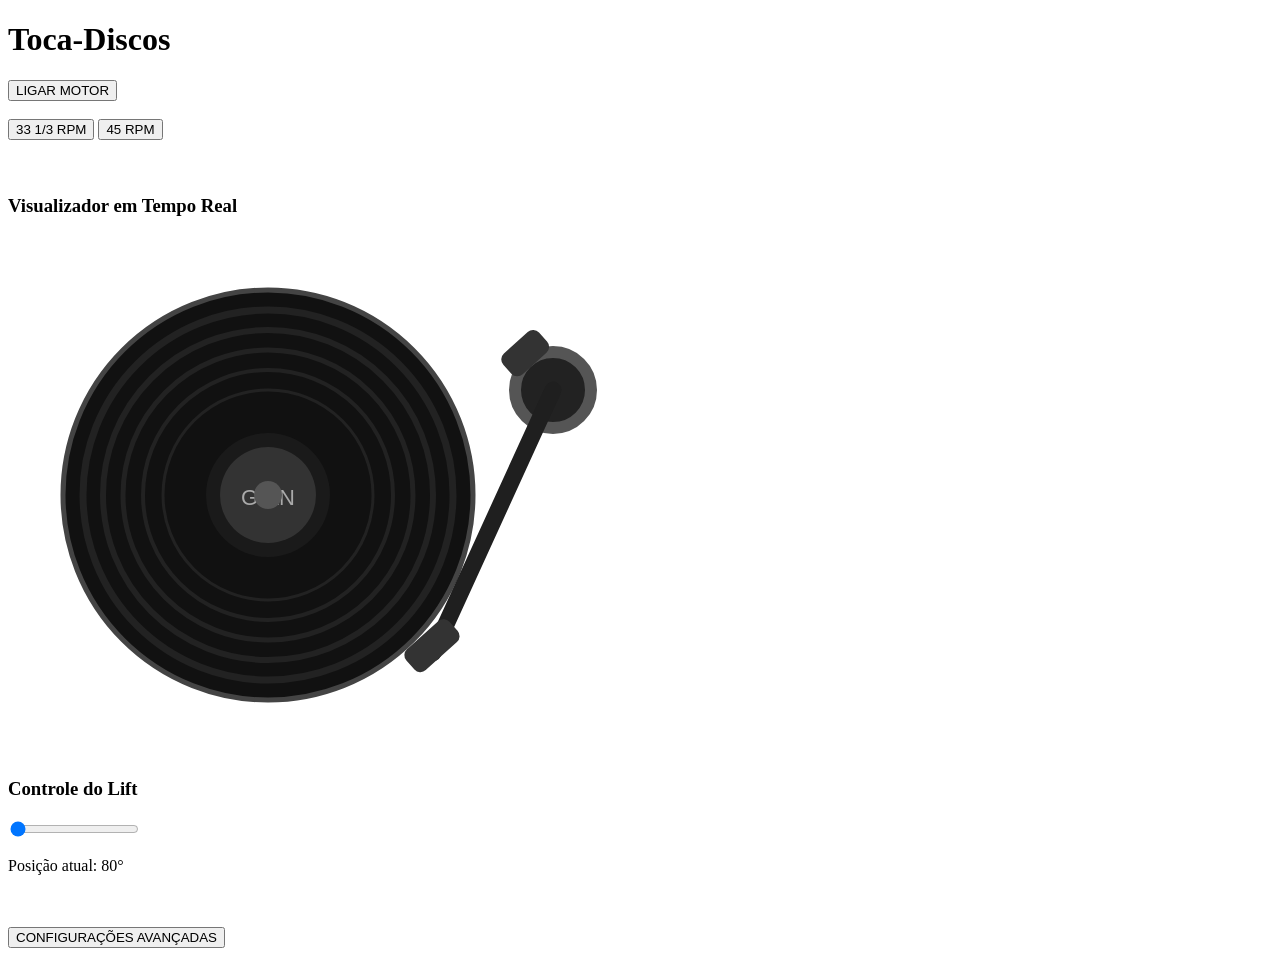
==== data/index.html @ aa570a22 "Isolate template, using websocket Co-authored-by: Copilot <copilot@github.com>" ====
<!DOCTYPE html>
<html lang="pt-br">
<head>
    <meta charset="utf-8">
    <meta name="viewport" content="width=device-width, initial-scale=1.0">
    <title>Toca-Discos</title>
    <link rel="manifest" href="/manifest.json">
    <link rel="stylesheet" href="/style.css">
</head>
<body>
    <h1>Toca-Discos</h1>
    
    <!-- Botão de Power -->
    <button id="btnToggle" class="btn btn-toggle" onclick="toggleMotor()">LIGAR MOTOR</button>
    <br><br>

    <div>
        <button id="btn33" class="btn btn-rpm active-rpm" onclick="setRPM(33)">33 1/3 RPM</button>
        <button id="btn45" class="btn btn-rpm" onclick="setRPM(45)">45 RPM</button>
    </div>

    <br><br>
    <h3>Visualizador em Tempo Real</h3>
    <div class="visualizer-container">
        <svg id="turntable" width="720" height="520" viewBox="0 0 520 520" xmlns="http://www.w3.org/2000/svg">
            <!-- Platter Group (gira) -->
            <g id="platter">
                <circle cx="160" cy="260" r="205" fill="#111" stroke="#444" stroke-width="5"/>
                <!-- Ranhuras do vinil -->
                <circle cx="160" cy="260" r="185" fill="none" stroke="#222" stroke-width="7"/>
                <circle cx="160" cy="260" r="165" fill="none" stroke="#222" stroke-width="6"/>
                <circle cx="160" cy="260" r="145" fill="none" stroke="#222" stroke-width="5"/>
                <circle cx="160" cy="260" r="125" fill="none" stroke="#222" stroke-width="4"/>
                <circle cx="160" cy="260" r="105" fill="none" stroke="#222" stroke-width="3"/>
                <!-- Etiqueta central -->
                <circle cx="160" cy="260" r="62" fill="#1a1a1a"/>
                <circle cx="160" cy="260" r="48" fill="#333"/>
                <text x="160" y="270" text-anchor="middle" fill="#aaa" font-size="22" font-family="Arial">GIAN</text>
            </g>

            <!-- Eixo central -->
            <circle cx="160" cy="260" r="14" fill="#555"/>
            <!-- Pivô do tonearm -->
            <circle cx="445" cy="155" r="38" fill="#222" stroke="#555" stroke-width="12"/>

            <!-- Tonearm completo -->
            <g id="tonearm" transform="rotate(-42 445 155)">
                <!-- Contrapeso -->
                <rect x="425" y="95" width="48" height="28" rx="8" fill="#333"/>
                <!-- Braço principal -->
                <line x1="445" y1="155" x2="180" y2="270" stroke="#1f1f1f" stroke-width="17" stroke-linecap="round"></line>
                <!-- Headshell -->
                <rect x="155" y="250" width="58" height="28" rx="8" fill="#333"></rect>
            </g>
        </svg>
    </div>

    <h3>Controle do Lift</h3>
    <input type="range" id="servoSlider" min="80" max="120" value="80" class="slider" onchange="setLift(this.value)">
    <p>Posição atual: <span id="pos">80</span>°</p>

    <br><br>
    <button class="btn btn-config" onclick="location.href='/config.html'">CONFIGURAÇÕES AVANÇADAS</button>

    <script src="/script.js"></script>
</body>
</html>
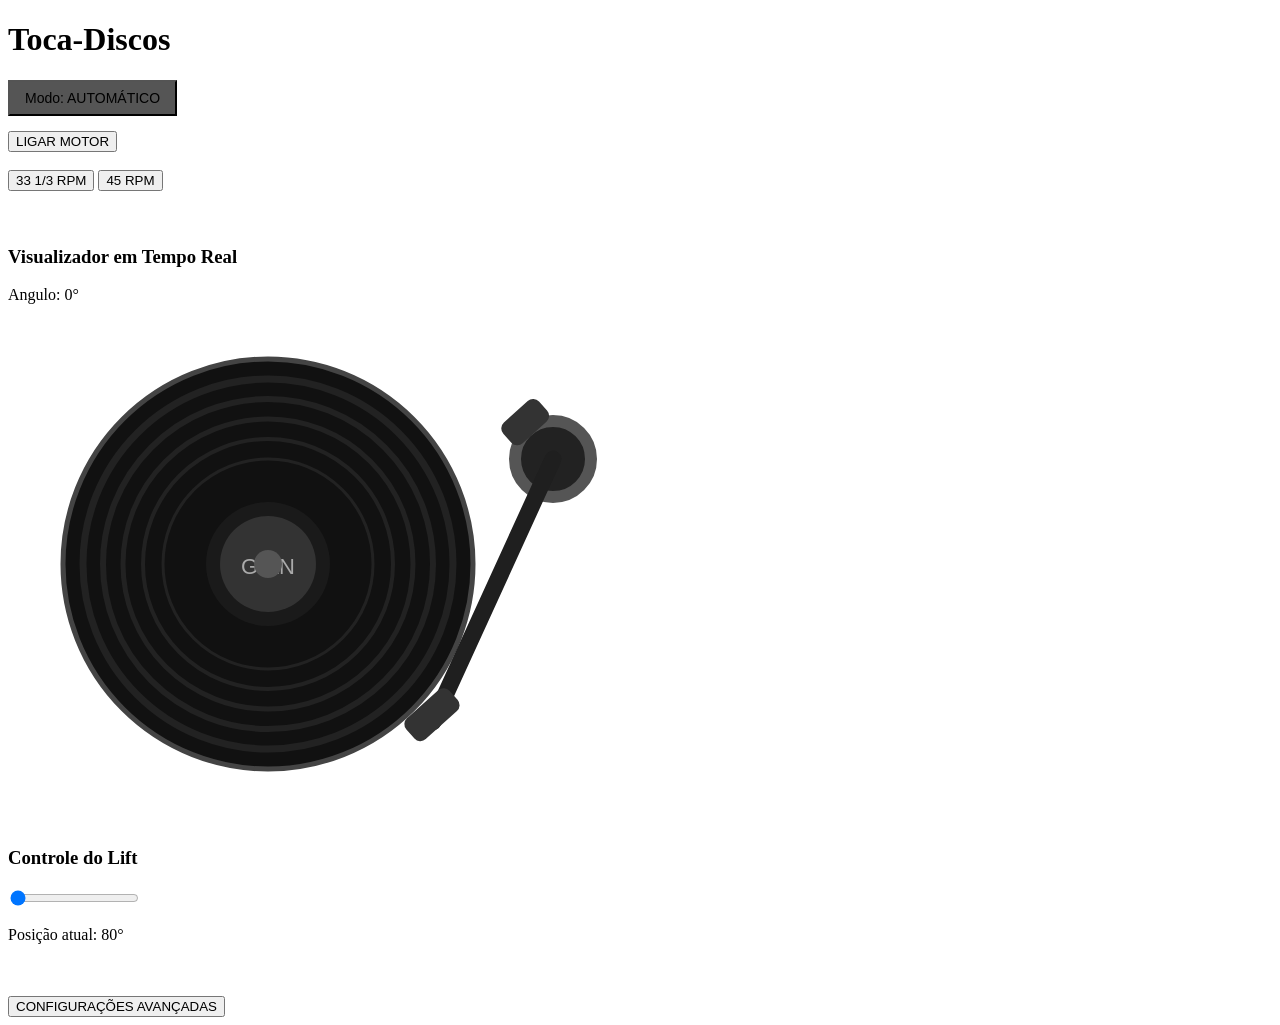
==== commit 0c789d72: "Manual oper Co-authored-by: Copilot <copilot@github.com>" ====
--- a/data/index.html
+++ b/data/index.html
@@ -10,6 +10,11 @@
 <body>
     <h1>Toca-Discos</h1>
     
+    <!-- Botão de Operação (Auto/Manual) -->
+    <div>
+        <button id="btnOper" class="btn" style="background:#555; margin-bottom:15px; font-size:14px; padding:8px 15px;" onclick="toggleOper()">Modo: AUTOMÁTICO</button>
+    </div>
+
     <!-- Botão de Power -->
     <button id="btnToggle" class="btn btn-toggle" onclick="toggleMotor()">LIGAR MOTOR</button>
     <br><br>
@@ -22,6 +27,7 @@
     <br><br>
     <h3>Visualizador em Tempo Real</h3>
     <div class="visualizer-container">
+        <div id="tonearmAngle">Angulo: <span id="angleValue">0</span>°</div>
         <svg id="turntable" width="720" height="520" viewBox="0 0 520 520" xmlns="http://www.w3.org/2000/svg">
             <!-- Platter Group (gira) -->
             <g id="platter">
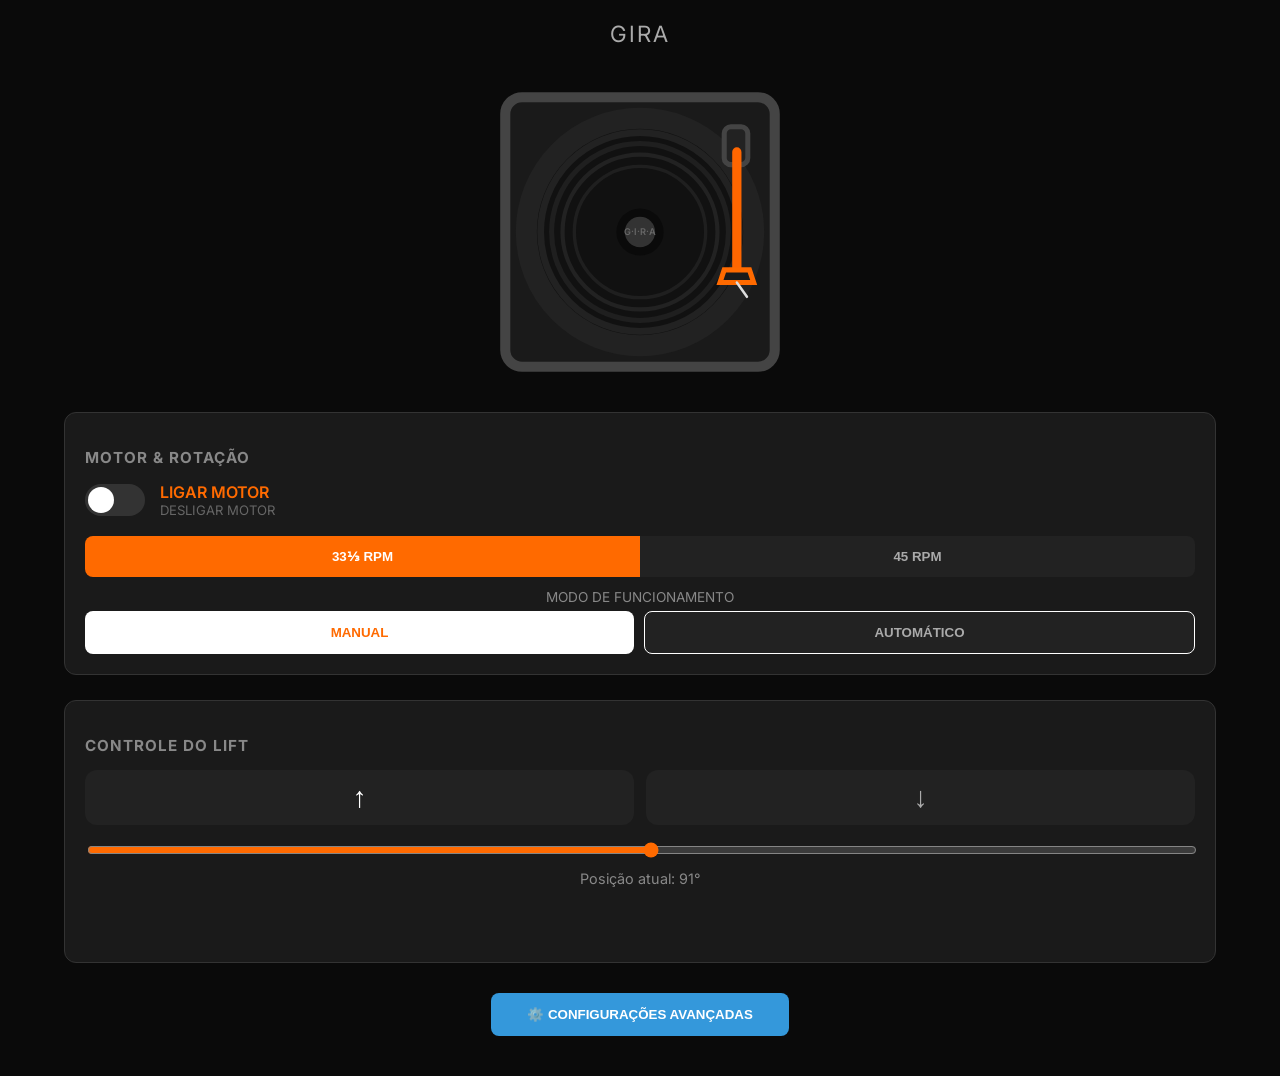
==== commit cb5a65af: "New UI Co-authored-by: Copilot <copilot@github.com>" ====
--- a/data/index.html
+++ b/data/index.html
@@ -1,73 +1,114 @@
 <!DOCTYPE html>
-<html lang="pt-br">
+<html lang="pt-BR">
 <head>
-    <meta charset="utf-8">
-    <meta name="viewport" content="width=device-width, initial-scale=1.0">
-    <title>Toca-Discos</title>
-    <link rel="manifest" href="/manifest.json">
-    <link rel="stylesheet" href="/style.css">
+  <meta charset="UTF-8">
+  <meta name="viewport" content="width=device-width, initial-scale=1.0">
+  <title>TOCA-DISCOS - SVG</title>
+  <link rel="manifest" href="manifest.json">
+  <link rel="stylesheet" href="style2.css">
+  
 </head>
 <body>
-    <h1>Toca-Discos</h1>
-    
-    <!-- Botão de Operação (Auto/Manual) -->
-    <div>
-        <button id="btnOper" class="btn" style="background:#555; margin-bottom:15px; font-size:14px; padding:8px 15px;" onclick="toggleOper()">Modo: AUTOMÁTICO</button>
+
+  <div class="container">
+    <div class="header">GIRA</div>
+
+    <svg class="turntable-svg" viewBox="0 0 380 380" xmlns="http://www.w3.org/2000/svg" id="turntableSVG">
+
+      <!-- Base -->
+      <rect x="30" y="30" width="320" height="320" rx="20" fill="#1a1a1a" stroke="#444" stroke-width="12"/>
+
+      <!-- Prato fixo -->
+      <circle cx="190" cy="190" r="135" fill="#111" stroke="#222" stroke-width="25"/>
+
+      <!-- Disco giratório -->
+      <g id="discGroup">
+        <!-- Ranhuras do vinil -->
+        <circle cx="190" cy="190" r="118" fill="none" stroke="#222" stroke-width="8"/>
+        <circle cx="190" cy="190" r="105" fill="none" stroke="#1f1f1f" stroke-width="6"/>
+        <circle cx="190" cy="190" r="92"  fill="none" stroke="#222" stroke-width="5"/>
+        <circle cx="190" cy="190" r="78"  fill="none" stroke="#1f1f1f" stroke-width="4"/>
+        
+        <!-- Centro do disco -->
+        <circle cx="190" cy="190" r="28" fill="#0a0a0a"/>
+        <circle cx="190" cy="190" r="18" fill="#333"/>
+        <text x="190" y="194" font-size="11" fill="#666" text-anchor="middle" font-weight="600">G·I·R·A</text>
+      </g>
+
+      <!-- Braço (Tonearm) -->
+      <g id="tonearmGroup" style="transform-origin: 305px 95px;">
+        <!-- Suporte do braço -->
+        <rect x="290" y="65" width="28" height="45" rx="8" fill="#222" stroke="#444" stroke-width="6"/>
+        
+        <!-- Braço principal -->
+        <line x1="305" y1="95" x2="305" y2="240" stroke="#ff6600" stroke-width="11" stroke-linecap="round"/>
+        
+        <!-- Cabeça do cartucho -->
+        <polygon points="290,235 320,235 325,250 285,250" fill="#1a1a1a" stroke="#ff6a00" stroke-width="6"/>
+        
+        <!-- Agulha -->
+        <line x1="305" y1="250" x2="317" y2="267" stroke="#ddd" stroke-width="3" stroke-linecap="round"/>
+      </g>
+
+    </svg>
+
+    <!-- Controles -->
+    <div style="display: grid; grid-template-rows: 1fr 1fr; gap: 25px;">
+      
+      <!-- Painel Motor & Rotação -->
+      <div style="background:#1a1a1a; border:1px solid #333; border-radius:12px; padding:20px;">
+        <h3 style="margin-bottom:15px; color:#888; font-size:0.95rem; letter-spacing:1px;">MOTOR & ROTAÇÃO</h3>
+        
+        <div style="display:flex; align-items:center; gap:15px; margin-bottom:18px;">
+          <div id="motorToggle" style="width:60px; height:32px; background:#333; border-radius:50px; position:relative; cursor:pointer;">
+            <div id="toggleKnob" style="position:absolute; top:3px; left:3px; width:26px; height:26px; background:white; border-radius:50%; transition:0.3s;"></div>
+          </div>
+          <div>
+            <div id="motorText" style="font-weight:600; color:#ff6a00;">LIGAR MOTOR</div>
+            <div style="font-size:0.82rem; color:#666;">DESLIGAR MOTOR</div>
+          </div>
+        </div>
+
+        <div style="display:flex; gap:0px;">
+        <button id="rpm33" class="rpm-btn active" style="border-top-right-radius: 0px;border-bottom-right-radius: 0px;">33⅓ RPM</button>
+          <button id="rpm45" class="rpm-btn" style="border-top-left-radius: 0px;border-bottom-left-radius: 0px;">45 RPM</button>
+        </div>
+
+        <!-- Novo: Modo Manual / Automático -->
+        <div class="mode-container">
+          <div class="mode-label">MODO DE FUNCIONAMENTO</div>
+          <div style="display:flex; gap:10px;">
+            <button id="modeManual" class="mode-btn active">MANUAL</button>
+            <button id="modeAuto" class="mode-btn">AUTOMÁTICO</button>
+          </div>
+        </div>
+      </div>
+
+      <!-- Controle do Lift -->
+      <div style="background:#1a1a1a; border:1px solid #333; border-radius:12px; padding:20px;">
+        <h3 style="margin-bottom:15px; color:#888; font-size:0.95rem; letter-spacing:1px;">CONTROLE DO LIFT</h3>
+        
+        <div style="display:flex; gap:12px; margin-bottom:15px;">
+          <button id="liftUp"   style="flex:1; height:55px; font-size:1.8rem; border:none; border-radius:12px; background:#222; color:white;">↑</button>
+          <button id="liftDown" style="flex:1; height:55px; font-size:1.8rem; border:none; border-radius:12px; background:#222; color:#aaa;">↓</button>
+        </div>
+
+        <div>
+          <input type="range" id="liftSlider" min="30" max="150" value="91" style="width:100%; accent-color:#ff6a00;">
+          <div style="text-align:center; margin-top:8px; font-size:0.9rem; color:#888;">
+            Posição atual: <span id="liftValue">91°</span>
+          </div>
+        </div>
+      </div>
     </div>
 
-    <!-- Botão de Power -->
-    <button id="btnToggle" class="btn btn-toggle" onclick="toggleMotor()">LIGAR MOTOR</button>
-    <br><br>
+    <div style="text-align:center; margin-top:30px;">
+      <button id="advancedBtn" style="background:#3498db; color:white; border:none; padding:14px 36px; border-radius:8px; font-weight:600; cursor:pointer;">
+        ⚙️ CONFIGURAÇÕES AVANÇADAS
+      </button>
+    </div>
+  </div>
 
-    <div>
-        <button id="btn33" class="btn btn-rpm active-rpm" onclick="setRPM(33)">33 1/3 RPM</button>
-        <button id="btn45" class="btn btn-rpm" onclick="setRPM(45)">45 RPM</button>
-    </div>
-
-    <br><br>
-    <h3>Visualizador em Tempo Real</h3>
-    <div class="visualizer-container">
-        <div id="tonearmAngle">Angulo: <span id="angleValue">0</span>°</div>
-        <svg id="turntable" width="720" height="520" viewBox="0 0 520 520" xmlns="http://www.w3.org/2000/svg">
-            <!-- Platter Group (gira) -->
-            <g id="platter">
-                <circle cx="160" cy="260" r="205" fill="#111" stroke="#444" stroke-width="5"/>
-                <!-- Ranhuras do vinil -->
-                <circle cx="160" cy="260" r="185" fill="none" stroke="#222" stroke-width="7"/>
-                <circle cx="160" cy="260" r="165" fill="none" stroke="#222" stroke-width="6"/>
-                <circle cx="160" cy="260" r="145" fill="none" stroke="#222" stroke-width="5"/>
-                <circle cx="160" cy="260" r="125" fill="none" stroke="#222" stroke-width="4"/>
-                <circle cx="160" cy="260" r="105" fill="none" stroke="#222" stroke-width="3"/>
-                <!-- Etiqueta central -->
-                <circle cx="160" cy="260" r="62" fill="#1a1a1a"/>
-                <circle cx="160" cy="260" r="48" fill="#333"/>
-                <text x="160" y="270" text-anchor="middle" fill="#aaa" font-size="22" font-family="Arial">GIAN</text>
-            </g>
-
-            <!-- Eixo central -->
-            <circle cx="160" cy="260" r="14" fill="#555"/>
-            <!-- Pivô do tonearm -->
-            <circle cx="445" cy="155" r="38" fill="#222" stroke="#555" stroke-width="12"/>
-
-            <!-- Tonearm completo -->
-            <g id="tonearm" transform="rotate(-42 445 155)">
-                <!-- Contrapeso -->
-                <rect x="425" y="95" width="48" height="28" rx="8" fill="#333"/>
-                <!-- Braço principal -->
-                <line x1="445" y1="155" x2="180" y2="270" stroke="#1f1f1f" stroke-width="17" stroke-linecap="round"></line>
-                <!-- Headshell -->
-                <rect x="155" y="250" width="58" height="28" rx="8" fill="#333"></rect>
-            </g>
-        </svg>
-    </div>
-
-    <h3>Controle do Lift</h3>
-    <input type="range" id="servoSlider" min="80" max="120" value="80" class="slider" onchange="setLift(this.value)">
-    <p>Posição atual: <span id="pos">80</span>°</p>
-
-    <br><br>
-    <button class="btn btn-config" onclick="location.href='/config.html'">CONFIGURAÇÕES AVANÇADAS</button>
-
-    <script src="/script.js"></script>
+  <script src="script2.js"></script>
 </body>
-</html>
+</html>
--- a/data/style2.css
+++ b/data/style2.css
@@ -0,0 +1,100 @@
+ @import url('https://fonts.googleapis.com/css2?family=Inter:wght@400;500;600;700&display=swap');
+
+    body {
+      background: #0a0a0a;
+      color: white;
+      font-family: 'Inter', system-ui, sans-serif;
+      /*height: 100vh;*/
+      display: flex;
+      flex-direction: column;
+      align-items: center;
+      justify-content: center;
+      margin: 0;
+    }
+
+    h1 {
+      font-size: 2.8rem;
+      font-weight: 700;
+      letter-spacing: 4px;
+      margin-bottom: 20px;
+    }
+
+    .container {
+      /*background: #111;
+      border: 1px solid #333;
+      border-radius: 16px;*/
+      padding: 20px 20px 40px;
+      width: 90vw;
+      /*box-shadow: 0 20px 50px rgba(0,0,0,0.7);*/
+    }
+
+    .header {
+      text-align: center;
+      margin-bottom: 25px;
+      font-size: 1.4rem;
+      letter-spacing: 2px;
+      color: #aaa;
+    }
+
+    .turntable-svg {
+      width: 320px;
+      height: 320px;
+      margin: 0 auto 20px;
+      display: block;
+    }
+
+    @keyframes spin {
+      from { transform: rotate(0deg); }
+      to   { transform: rotate(360deg); }
+    }
+
+    #discGroup {
+      transform-origin: 190px 190px;
+      transition: animation-duration 0.4s ease;
+    }
+
+    #discGroup.spinning {
+      animation: spin linear infinite;
+    }
+
+    .rpm-btn, .mode-btn {
+      flex: 1;
+      padding: 13px 16px;
+      border: none;
+      border-radius: 8px;
+      font-weight: 600;
+      cursor: pointer;
+      transition: all 0.2s;
+    }
+
+    .mode-btn.active {
+      color: #ff6a00;
+      background-color: white;
+    }
+
+    .mode-btn:not(.active) {
+      background: #222;
+      color: #aaa;
+      border: 1px solid white;
+    }
+
+    .rpm-btn.active{
+      background: #ff6a00;
+      color: white;
+    }
+
+    .rpm-btn:not(.active) {
+      background: #222;
+      color: #aaa;
+    }
+
+    .mode-container {
+      margin-top: 12px;
+    }
+
+    .mode-label {
+      font-size: 0.85rem;
+      color: #888;
+      margin-bottom: 6px;
+      text-align: center;
+    }
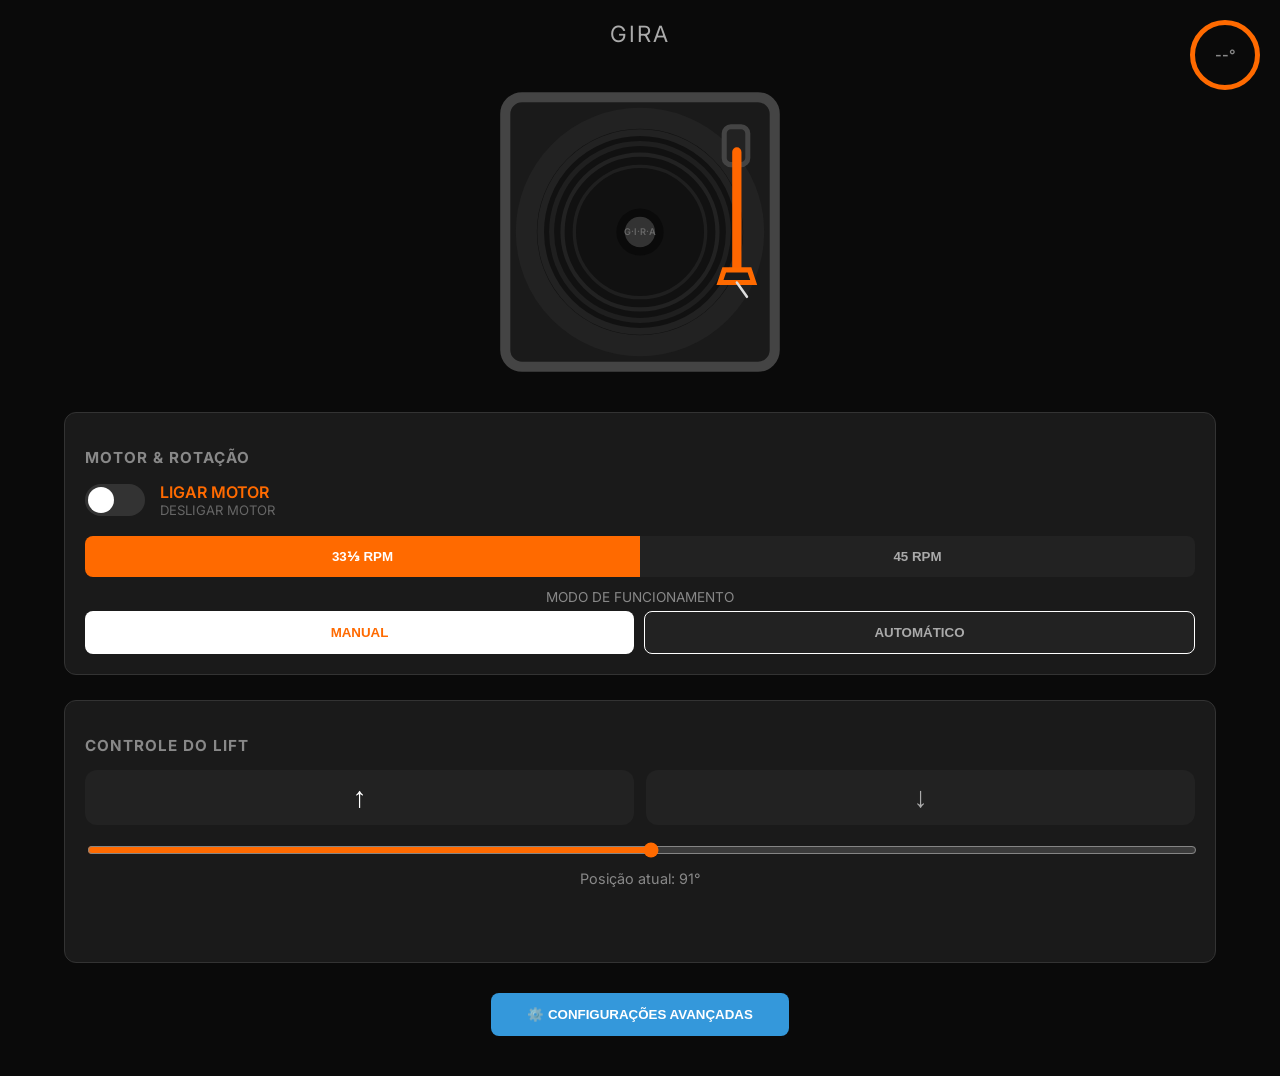
==== commit 8637a317: "Mostrar ângulo na tela do app" ====
--- a/data/index.html
+++ b/data/index.html
@@ -12,7 +12,7 @@
 
   <div class="container">
     <div class="header">GIRA</div>
-
+    <div class="toneArmAngleDisplay"><span id="tonearmAngleSpan">--</span>°</div>
     <svg class="turntable-svg" viewBox="0 0 380 380" xmlns="http://www.w3.org/2000/svg" id="turntableSVG">
 
       <!-- Base -->
--- a/data/style2.css
+++ b/data/style2.css
@@ -97,4 +97,29 @@
       color: #888;
       margin-bottom: 6px;
       text-align: center;
+    }
+
+    .toneArmAngleDisplay
+    {
+      font-size: 0.9rem;
+      color: #888;
+      margin-bottom: 12px;
+      text-align: center;
+      border: 5px solid #ff6a00;
+      width: 60px;
+      height: 60px;
+      border-radius: 50%;
+      text-align: center;
+      line-height: 60px;
+      font-weight: 600;
+      position: absolute;
+      animation: pulse 2s infinite;
+      top: 20px;
+      right: 20px;
+    }
+
+    @keyframes pulse {
+      0% { box-shadow: 0 0 0 0 rgba(255, 106, 0, 0.7); }
+      70% { box-shadow: 0 0 0 10px rgba(255, 106, 0, 0); }
+      100% { box-shadow: 0 0 0 0 rgba(255, 106, 0, 0); }
     }
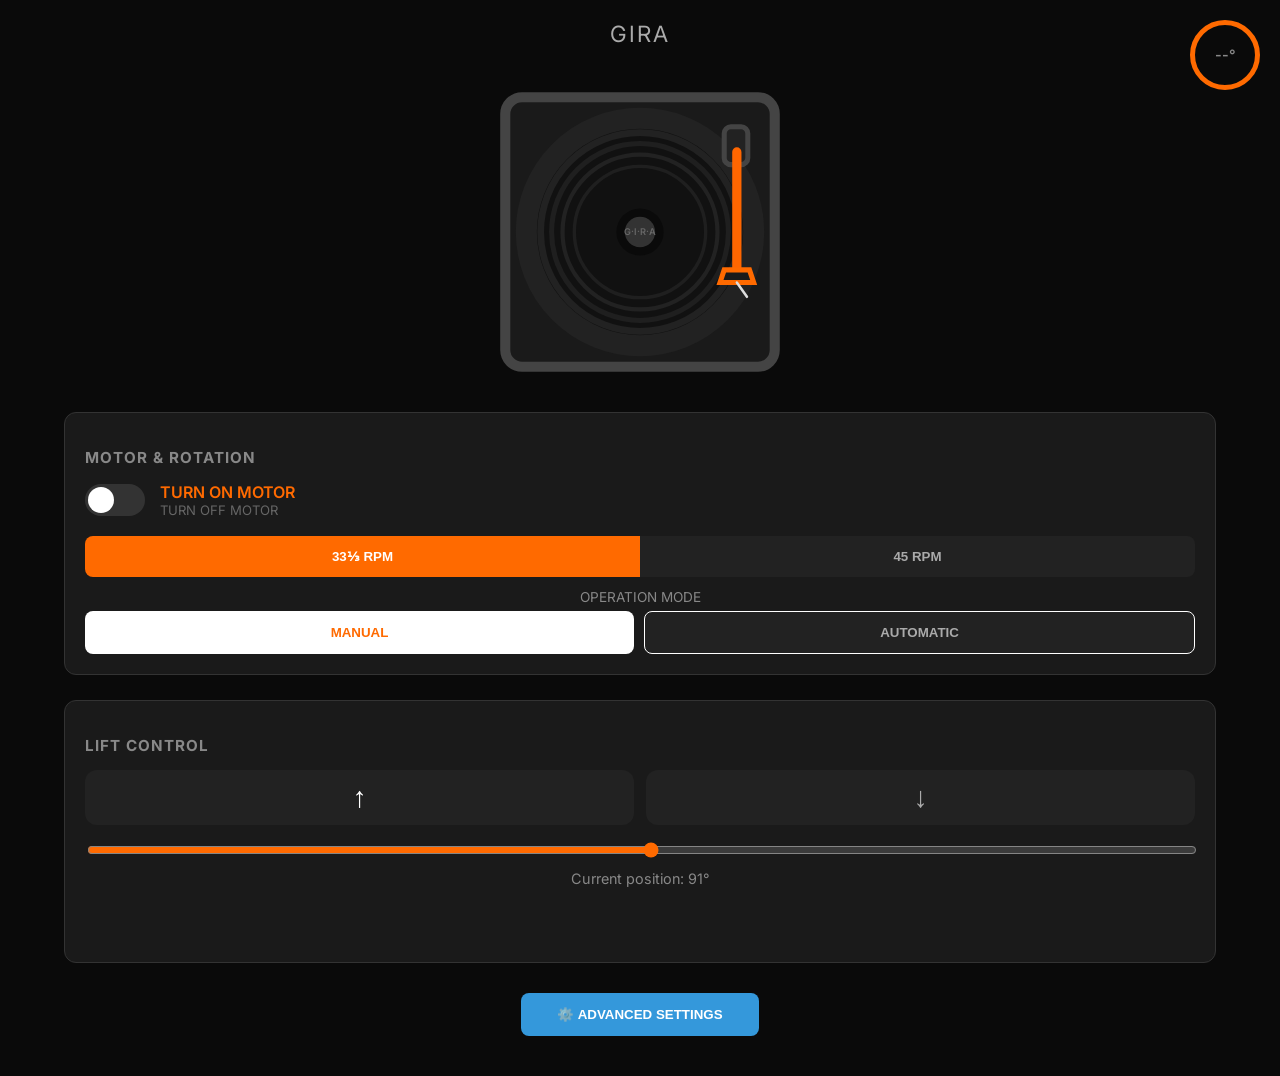
==== commit cee799ed: "i18n" ====
--- a/data/index.html
+++ b/data/index.html
@@ -1,12 +1,12 @@
 <!DOCTYPE html>
-<html lang="pt-BR">
+<html lang="en">
 <head>
   <meta charset="UTF-8">
   <meta name="viewport" content="width=device-width, initial-scale=1.0">
   <title>TOCA-DISCOS - SVG</title>
   <link rel="manifest" href="manifest.json">
   <link rel="stylesheet" href="style2.css">
-  
+  <script src="i18n.js"></script>
 </head>
 <body>
 
@@ -28,7 +28,7 @@
         <circle cx="190" cy="190" r="105" fill="none" stroke="#1f1f1f" stroke-width="6"/>
         <circle cx="190" cy="190" r="92"  fill="none" stroke="#222" stroke-width="5"/>
         <circle cx="190" cy="190" r="78"  fill="none" stroke="#1f1f1f" stroke-width="4"/>
-        
+
         <!-- Centro do disco -->
         <circle cx="190" cy="190" r="28" fill="#0a0a0a"/>
         <circle cx="190" cy="190" r="18" fill="#333"/>
@@ -39,13 +39,13 @@
       <g id="tonearmGroup" style="transform-origin: 305px 95px;">
         <!-- Suporte do braço -->
         <rect x="290" y="65" width="28" height="45" rx="8" fill="#222" stroke="#444" stroke-width="6"/>
-        
+
         <!-- Braço principal -->
         <line x1="305" y1="95" x2="305" y2="240" stroke="#ff6600" stroke-width="11" stroke-linecap="round"/>
-        
+
         <!-- Cabeça do cartucho -->
         <polygon points="290,235 320,235 325,250 285,250" fill="#1a1a1a" stroke="#ff6a00" stroke-width="6"/>
-        
+
         <!-- Agulha -->
         <line x1="305" y1="250" x2="317" y2="267" stroke="#ddd" stroke-width="3" stroke-linecap="round"/>
       </g>
@@ -54,40 +54,40 @@
 
     <!-- Controles -->
     <div style="display: grid; grid-template-rows: 1fr 1fr; gap: 25px;">
-      
+
       <!-- Painel Motor & Rotação -->
       <div style="background:#1a1a1a; border:1px solid #333; border-radius:12px; padding:20px;">
-        <h3 style="margin-bottom:15px; color:#888; font-size:0.95rem; letter-spacing:1px;">MOTOR & ROTAÇÃO</h3>
-        
+        <h3 style="margin-bottom:15px; color:#888; font-size:0.95rem; letter-spacing:1px;" data-i18n="motor.section">MOTOR &amp; ROTATION</h3>
+
         <div style="display:flex; align-items:center; gap:15px; margin-bottom:18px;">
           <div id="motorToggle" style="width:60px; height:32px; background:#333; border-radius:50px; position:relative; cursor:pointer;">
             <div id="toggleKnob" style="position:absolute; top:3px; left:3px; width:26px; height:26px; background:white; border-radius:50%; transition:0.3s;"></div>
           </div>
           <div>
-            <div id="motorText" style="font-weight:600; color:#ff6a00;">LIGAR MOTOR</div>
-            <div style="font-size:0.82rem; color:#666;">DESLIGAR MOTOR</div>
+            <div id="motorText" style="font-weight:600; color:#ff6a00;" data-i18n="motor.turn_on">TURN ON MOTOR</div>
+            <div style="font-size:0.82rem; color:#666;" data-i18n="motor.turn_off_hint">TURN OFF MOTOR</div>
           </div>
         </div>
 
         <div style="display:flex; gap:0px;">
-        <button id="rpm33" class="rpm-btn active" style="border-top-right-radius: 0px;border-bottom-right-radius: 0px;">33⅓ RPM</button>
+          <button id="rpm33" class="rpm-btn active" style="border-top-right-radius: 0px;border-bottom-right-radius: 0px;">33⅓ RPM</button>
           <button id="rpm45" class="rpm-btn" style="border-top-left-radius: 0px;border-bottom-left-radius: 0px;">45 RPM</button>
         </div>
 
-        <!-- Novo: Modo Manual / Automático -->
+        <!-- Modo Manual / Automático -->
         <div class="mode-container">
-          <div class="mode-label">MODO DE FUNCIONAMENTO</div>
+          <div class="mode-label" data-i18n="mode.label">OPERATION MODE</div>
           <div style="display:flex; gap:10px;">
-            <button id="modeManual" class="mode-btn active">MANUAL</button>
-            <button id="modeAuto" class="mode-btn">AUTOMÁTICO</button>
+            <button id="modeManual" class="mode-btn active" data-i18n="mode.manual">MANUAL</button>
+            <button id="modeAuto" class="mode-btn" data-i18n="mode.auto">AUTOMATIC</button>
           </div>
         </div>
       </div>
 
       <!-- Controle do Lift -->
       <div style="background:#1a1a1a; border:1px solid #333; border-radius:12px; padding:20px;">
-        <h3 style="margin-bottom:15px; color:#888; font-size:0.95rem; letter-spacing:1px;">CONTROLE DO LIFT</h3>
-        
+        <h3 style="margin-bottom:15px; color:#888; font-size:0.95rem; letter-spacing:1px;" data-i18n="lift.section">LIFT CONTROL</h3>
+
         <div style="display:flex; gap:12px; margin-bottom:15px;">
           <button id="liftUp"   style="flex:1; height:55px; font-size:1.8rem; border:none; border-radius:12px; background:#222; color:white;">↑</button>
           <button id="liftDown" style="flex:1; height:55px; font-size:1.8rem; border:none; border-radius:12px; background:#222; color:#aaa;">↓</button>
@@ -96,19 +96,19 @@
         <div>
           <input type="range" id="liftSlider" min="30" max="150" value="91" style="width:100%; accent-color:#ff6a00;">
           <div style="text-align:center; margin-top:8px; font-size:0.9rem; color:#888;">
-            Posição atual: <span id="liftValue">91°</span>
+            <span data-i18n="lift.position">Current position:</span> <span id="liftValue">91°</span>
           </div>
         </div>
       </div>
     </div>
 
     <div style="text-align:center; margin-top:30px;">
-      <button id="advancedBtn" style="background:#3498db; color:white; border:none; padding:14px 36px; border-radius:8px; font-weight:600; cursor:pointer;">
-        ⚙️ CONFIGURAÇÕES AVANÇADAS
+      <button id="advancedBtn" style="background:#3498db; color:white; border:none; padding:14px 36px; border-radius:8px; font-weight:600; cursor:pointer;" data-i18n="btn.advanced">
+        ⚙️ ADVANCED SETTINGS
       </button>
     </div>
   </div>
 
   <script src="script2.js"></script>
 </body>
-</html>+</html>
